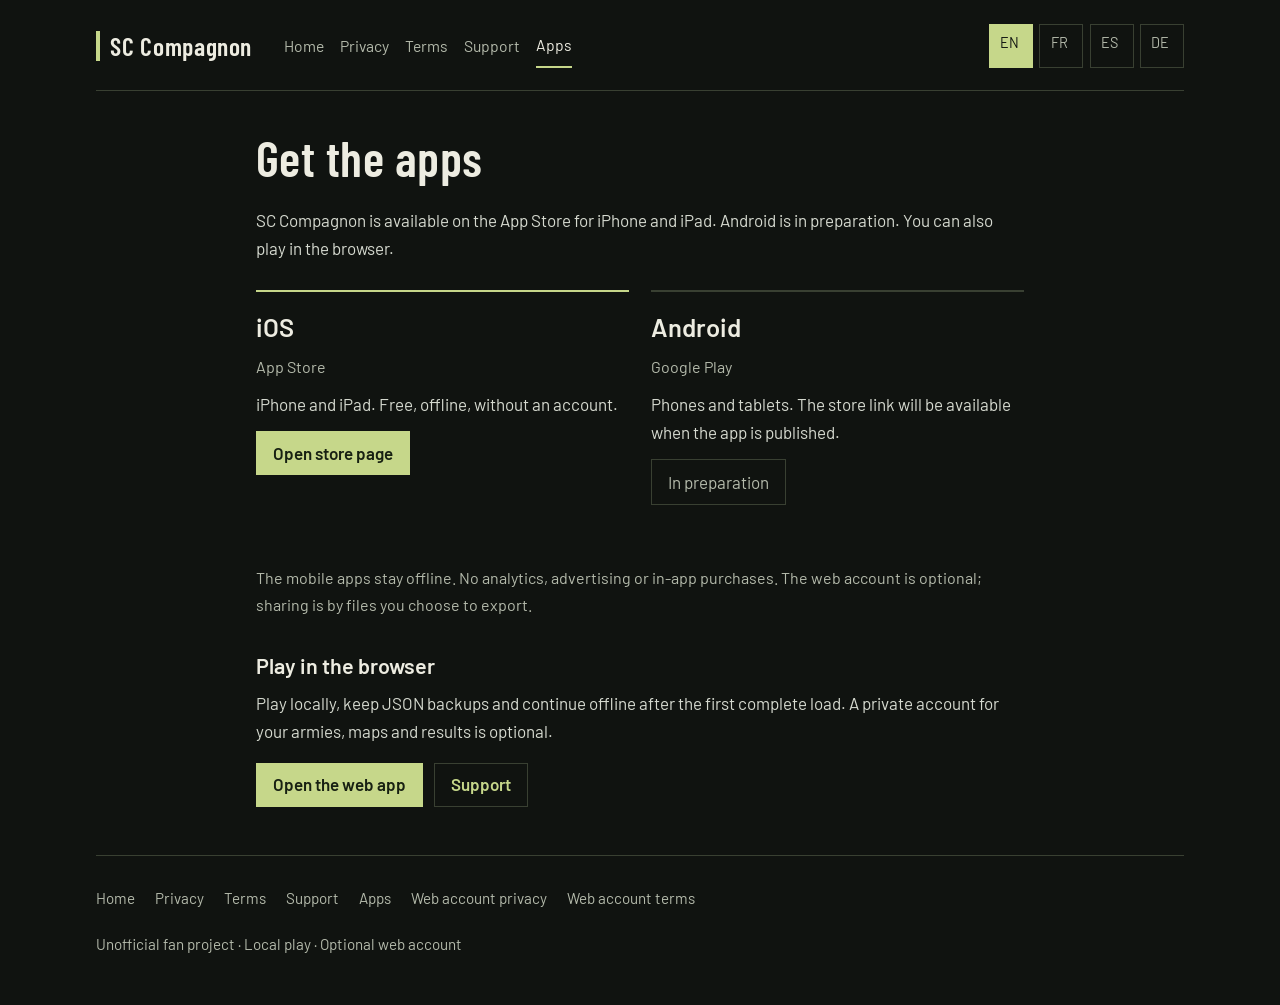
==== apps/index.html @ 8a9c1a75 "Site built from c9941b6" ====
<!doctype html>
<html lang="en">
<head>
  <meta charset="utf-8" />
  <meta http-equiv="Content-Security-Policy" content="default-src 'none'; script-src 'self'; style-src 'self'; img-src 'self' data:; font-src 'self'; connect-src 'none'; object-src 'none'; base-uri 'none'; form-action 'none'" />
  <meta name="viewport" content="width=device-width, initial-scale=1" />
  <meta name="color-scheme" content="dark" />
  <meta name="robots" content="index,follow" />
  <meta name="description" content="SC Compagnon — Get the apps" />
  <title>SC Compagnon — Get the apps</title>
  <link rel="canonical" href="https://sctmg-iacompagnon.com/apps/" />
  <link rel="alternate" hreflang="en" href="https://sctmg-iacompagnon.com/apps/?lang=en" />
  <link rel="alternate" hreflang="fr" href="https://sctmg-iacompagnon.com/apps/?lang=fr" />
  <link rel="alternate" hreflang="es" href="https://sctmg-iacompagnon.com/apps/?lang=es" />
  <link rel="alternate" hreflang="de" href="https://sctmg-iacompagnon.com/apps/?lang=de" />
  <meta property="og:type" content="website" />
  <meta property="og:site_name" content="SC Compagnon" />
  <meta property="og:title" content="SC Compagnon — Get the apps" />
  <meta property="og:url" content="https://sctmg-iacompagnon.com/apps/" />
  <link rel="icon" type="image/png" href="../sctmg-favicon-v8-32.png" />
  <link rel="apple-touch-icon" href="../sctmg-apple-touch-v8.png" />
  <link rel="stylesheet" href="../legal/site.css" />
  <script src="../legal/site.js" defer></script>
</head>
<body>
  <a class="skip" href="#content"><span lang="en" data-lang="en">Skip to content</span><span lang="fr" data-lang="fr" hidden>Aller au contenu</span><span lang="es" data-lang="es" hidden>Ir al contenido</span><span lang="de" data-lang="de" hidden>Zum Inhalt</span></a>
  <div class="wrap">
    <header class="top">
      <a class="brand" href="../" data-local-link>SC Compagnon</a>
      <nav class="nav" aria-label="Site navigation"><a href="../" data-local-link><span lang="en" data-lang="en">Home</span><span lang="fr" data-lang="fr" hidden>Accueil</span><span lang="es" data-lang="es" hidden>Inicio</span><span lang="de" data-lang="de" hidden>Start</span></a>
        <a href="../privacy/" data-local-link><span lang="en" data-lang="en">Privacy</span><span lang="fr" data-lang="fr" hidden>Confidentialité</span><span lang="es" data-lang="es" hidden>Privacidad</span><span lang="de" data-lang="de" hidden>Datenschutz</span></a>
        <a href="../terms/" data-local-link><span lang="en" data-lang="en">Terms</span><span lang="fr" data-lang="fr" hidden>Conditions</span><span lang="es" data-lang="es" hidden>Términos</span><span lang="de" data-lang="de" hidden>Bedingungen</span></a>
        <a href="../support/" data-local-link><span lang="en" data-lang="en">Support</span><span lang="fr" data-lang="fr" hidden>Support</span><span lang="es" data-lang="es" hidden>Ayuda</span><span lang="de" data-lang="de" hidden>Hilfe</span></a>
        <a href="../apps/" data-local-link aria-current="page"><span lang="en" data-lang="en">Apps</span><span lang="fr" data-lang="fr" hidden>Applis</span><span lang="es" data-lang="es" hidden>Apps</span><span lang="de" data-lang="de" hidden>Apps</span></a></nav>
      <nav class="langs" aria-label="Language"><a href="?lang=en" data-lang-link="en" lang="en" aria-label="English">EN</a><a href="?lang=fr" data-lang-link="fr" lang="fr" aria-label="Français">FR</a><a href="?lang=es" data-lang-link="es" lang="es" aria-label="Español">ES</a><a href="?lang=de" data-lang-link="de" lang="de" aria-label="Deutsch">DE</a></nav>
    </header>
    <main id="content">
      <div lang="en" data-lang="en" data-page-title="SC Compagnon — Get the apps" data-nav-label="Site navigation" data-language-label="Language" data-footer-label="Useful links"><h1>Get the apps</h1>
<p>SC Compagnon is available on the App Store for iPhone and iPad. Android is in preparation. You can also play in the browser.</p>
<div class="store-grid"><article class="store-card">
  <h2>iOS</h2>
  <p class="store-name">App Store</p>
  <p>iPhone and iPad. Free, offline, without an account.</p>
  <div class="badge-slot"><a class="badge-live" href="https://apps.apple.com/app/id6809428019" rel="noopener noreferrer" target="_blank">Open store page</a></div>
</article><article class="store-card">
  <h2>Android</h2>
  <p class="store-name">Google Play</p>
  <p>Phones and tablets. The store link will be available when the app is published.</p>
  <div class="badge-slot"><span class="badge-soon">In preparation</span></div>
</article></div>
<p class="muted">The mobile apps stay offline. No analytics, advertising or in-app purchases. The web account is optional; sharing is by files you choose to export.</p>
<h2>Play in the browser</h2>
<p>Play locally, keep JSON backups and continue offline after the first complete load. A private account for your armies, maps and results is optional.</p>
<div class="actions"><a href="../?lang=en" data-local-link>Open the web app</a>
<a class="secondary" href="../support/?lang=en" data-local-link>Support</a></div></div>
      <div lang="fr" data-lang="fr" data-page-title="SC Compagnon — Télécharger les applis" data-nav-label="Navigation du site" data-language-label="Langue" data-footer-label="Liens utiles" hidden><h1>Télécharger les applis</h1>
<p>SC Compagnon est disponible sur l'App Store pour iPhone et iPad. Android est en préparation. Vous pouvez aussi jouer dans le navigateur.</p>
<div class="store-grid"><article class="store-card">
  <h2>iOS</h2>
  <p class="store-name">App Store</p>
  <p>iPhone et iPad. Gratuit, hors ligne, sans compte.</p>
  <div class="badge-slot"><a class="badge-live" href="https://apps.apple.com/app/id6809428019" rel="noopener noreferrer" target="_blank">Ouvrir la fiche store</a></div>
</article><article class="store-card">
  <h2>Android</h2>
  <p class="store-name">Google Play</p>
  <p>Téléphones et tablettes. Le lien vers le store sera disponible à la publication de l'app.</p>
  <div class="badge-slot"><span class="badge-soon">En préparation</span></div>
</article></div>
<p class="muted">Les apps mobiles restent hors ligne. Sans mesure d'audience, publicité ni achats intégrés. Le compte web est facultatif ; le partage passe par les fichiers que vous choisissez d'exporter.</p>
<h2>Jouer dans le navigateur</h2>
<p>Jouez en local, gardez des sauvegardes JSON et continuez hors ligne après un premier chargement complet. Un compte privé pour vos armées, maps et résultats est facultatif.</p>
<div class="actions"><a href="../?lang=fr" data-local-link>Ouvrir l'app web</a>
<a class="secondary" href="../support/?lang=fr" data-local-link>Support</a></div></div>
      <div lang="es" data-lang="es" data-page-title="SC Compagnon — Descargar las apps" data-nav-label="Navegación del sitio" data-language-label="Idioma" data-footer-label="Enlaces útiles" hidden><h1>Descargar las apps</h1>
<p>SC Compagnon está disponible en el App Store para iPhone y iPad. Android está en preparación. También puede jugar en el navegador.</p>
<div class="store-grid"><article class="store-card">
  <h2>iOS</h2>
  <p class="store-name">App Store</p>
  <p>iPhone y iPad. Gratis, sin conexión y sin cuenta.</p>
  <div class="badge-slot"><a class="badge-live" href="https://apps.apple.com/app/id6809428019" rel="noopener noreferrer" target="_blank">Abrir la tienda</a></div>
</article><article class="store-card">
  <h2>Android</h2>
  <p class="store-name">Google Play</p>
  <p>Teléfonos y tabletas. El enlace a la tienda estará disponible cuando se publique la app.</p>
  <div class="badge-slot"><span class="badge-soon">En preparación</span></div>
</article></div>
<p class="muted">Las apps móviles siguen funcionando sin conexión. Sin analítica, publicidad ni compras dentro de la app. La cuenta web es opcional; el contenido se comparte mediante archivos que usted decide exportar.</p>
<h2>Jugar en el navegador</h2>
<p>Juegue localmente, conserve copias JSON y continúe sin conexión tras la primera carga completa. La cuenta privada para sus ejércitos, mapas y resultados es opcional.</p>
<div class="actions"><a href="../?lang=es" data-local-link>Abrir la app web</a>
<a class="secondary" href="../support/?lang=es" data-local-link>Ayuda</a></div></div>
      <div lang="de" data-lang="de" data-page-title="SC Compagnon — Apps herunterladen" data-nav-label="Seitennavigation" data-language-label="Sprache" data-footer-label="Nützliche Links" hidden><h1>Apps herunterladen</h1>
<p>SC Compagnon ist im App Store für iPhone und iPad verfügbar. Android wird vorbereitet. Sie können auch im Browser spielen.</p>
<div class="store-grid"><article class="store-card">
  <h2>iOS</h2>
  <p class="store-name">App Store</p>
  <p>iPhone und iPad. Kostenlos, offline und ohne Konto.</p>
  <div class="badge-slot"><a class="badge-live" href="https://apps.apple.com/app/id6809428019" rel="noopener noreferrer" target="_blank">Store-Seite öffnen</a></div>
</article><article class="store-card">
  <h2>Android</h2>
  <p class="store-name">Google Play</p>
  <p>Handys und Tablets. Der Store-Link wird verfügbar, sobald die App veröffentlicht ist.</p>
  <div class="badge-slot"><span class="badge-soon">In Vorbereitung</span></div>
</article></div>
<p class="muted">Die mobilen Apps bleiben offline. Keine Analyse, Werbung oder In-App-Käufe. Das Webkonto ist optional. Das Teilen erfolgt über Dateien, die Sie selbst exportieren.</p>
<h2>Im Browser spielen</h2>
<p>Spielen Sie lokal, sichern Sie Ihre Daten als JSON und spielen Sie nach dem ersten vollständigen Laden offline weiter. Ein privates Konto für Armeen, Karten und Ergebnisse ist optional.</p>
<div class="actions"><a href="../?lang=de" data-local-link>Web-App öffnen</a>
<a class="secondary" href="../support/?lang=de" data-local-link>Hilfe</a></div></div>
    </main>
    <footer class="foot">
      <nav class="foot-nav" aria-label="Useful links"><a href="../" data-local-link><span lang="en" data-lang="en">Home</span><span lang="fr" data-lang="fr" hidden>Accueil</span><span lang="es" data-lang="es" hidden>Inicio</span><span lang="de" data-lang="de" hidden>Start</span></a>
        <a href="../privacy/" data-local-link><span lang="en" data-lang="en">Privacy</span><span lang="fr" data-lang="fr" hidden>Confidentialité</span><span lang="es" data-lang="es" hidden>Privacidad</span><span lang="de" data-lang="de" hidden>Datenschutz</span></a>
        <a href="../terms/" data-local-link><span lang="en" data-lang="en">Terms</span><span lang="fr" data-lang="fr" hidden>Conditions</span><span lang="es" data-lang="es" hidden>Términos</span><span lang="de" data-lang="de" hidden>Bedingungen</span></a>
        <a href="../support/" data-local-link><span lang="en" data-lang="en">Support</span><span lang="fr" data-lang="fr" hidden>Support</span><span lang="es" data-lang="es" hidden>Ayuda</span><span lang="de" data-lang="de" hidden>Hilfe</span></a>
        <a href="../apps/" data-local-link><span lang="en" data-lang="en">Apps</span><span lang="fr" data-lang="fr" hidden>Applis</span><span lang="es" data-lang="es" hidden>Apps</span><span lang="de" data-lang="de" hidden>Apps</span></a>
        <a href="../privacy-account/" data-local-link><span lang="en" data-lang="en">Web account privacy</span><span lang="fr" data-lang="fr" hidden>Confidentialité du compte web</span><span lang="es" data-lang="es" hidden>Privacidad de la cuenta web</span><span lang="de" data-lang="de" hidden>Datenschutz Webkonto</span></a>
        <a href="../terms-account/" data-local-link><span lang="en" data-lang="en">Web account terms</span><span lang="fr" data-lang="fr" hidden>Conditions du compte web</span><span lang="es" data-lang="es" hidden>Términos de la cuenta web</span><span lang="de" data-lang="de" hidden>Bedingungen Webkonto</span></a></nav>
      <span lang="en" data-lang="en">Unofficial fan project · Local play · Optional web account</span><span lang="fr" data-lang="fr" hidden>Projet de fans non officiel · Jeu local · Compte web facultatif</span><span lang="es" data-lang="es" hidden>Proyecto de fans no oficial · Juego local · Cuenta web opcional</span><span lang="de" data-lang="de" hidden>Inoffizielles Fanprojekt · Lokales Spiel · Optionales Webkonto</span>
    </footer>
  </div>
</body>
</html>
---- legal/site.css ----
@font-face{font-family:Barlow;src:url('./barlow-regular.ttf') format('truetype');font-weight:400;font-style:normal;font-display:swap}
@font-face{font-family:Barlow;src:url('./barlow-semibold.ttf') format('truetype');font-weight:600 800;font-style:normal;font-display:swap}
@font-face{font-family:'Barlow Condensed';src:url('./barlow-condensed-semibold.ttf') format('truetype');font-weight:600;font-style:normal;font-display:swap}
:root{color-scheme:dark;--bg:#101310;--panel:#181c17;--ink:#edece1;--muted:#b4baab;--line:#394032;--accent:#c6d78a;--max:68rem}
*{box-sizing:border-box}html{scroll-behavior:smooth;scroll-padding-top:1rem}body{margin:0;min-height:100vh;background:var(--bg);color:var(--ink);font:1.0625rem/1.65 Barlow,system-ui,sans-serif;overflow-wrap:anywhere}a{color:var(--accent);text-underline-offset:.2em}a:hover{color:#e4efb5}a:focus-visible{outline:2px solid var(--accent);outline-offset:4px}button,a{-webkit-tap-highlight-color:transparent}[hidden]{display:none!important}
.wrap{width:min(calc(100% - 3rem),var(--max));margin:0 auto;padding:1.5rem 0 3rem}.top{display:flex;align-items:center;flex-wrap:wrap;gap:1.25rem 2rem;padding-bottom:1.4rem;border-bottom:1px solid var(--line);margin-bottom:2.5rem}.brand{font:600 1.6rem/1.1 'Barlow Condensed',Barlow,sans-serif;color:var(--ink);letter-spacing:.025em;text-decoration:none;white-space:nowrap}.brand::before{content:'';display:inline-block;width:4px;height:1.15em;margin-right:.65rem;vertical-align:bottom;background:var(--accent)}.nav{display:flex;align-items:center;flex-wrap:wrap;gap:.2rem 1rem;font-size:.98rem;flex:1}.nav a{display:inline-flex;align-items:center;min-height:44px;text-decoration:none;color:var(--muted)}.nav a[aria-current=page]{color:var(--ink);border-bottom:2px solid var(--accent)}.langs{display:flex;flex-wrap:wrap;gap:.4rem;margin-left:auto}.langs a{padding:.35rem .65rem;border:1px solid var(--line);min-height:44px;min-width:44px;justify-content:center;color:var(--muted);text-decoration:none;font-size:.9rem}.langs a[aria-current=true]{color:var(--bg);background:var(--accent);border-color:var(--accent)}
main{max-width:48rem;margin:0 auto}main h1{font:600 clamp(2rem,5vw,3.1rem)/1.05 'Barlow Condensed',Barlow,sans-serif;margin:0 0 1.4rem;letter-spacing:.01em}main h2{font:600 1.35rem/1.25 Barlow,sans-serif;margin:2.1rem 0 .65rem}main h3{font-size:1.1rem;margin:1.5rem 0 .5rem}main p{margin:.65rem 0;color:#d5d9cf}main strong{color:var(--ink)}main ul{margin:.6rem 0 1rem;padding-left:1.3rem}main li{margin:.4rem 0}main code{font: .92em ui-monospace,SFMono-Regular,Menlo,monospace;background:#242a20;padding:.12rem .3rem}
.faq{list-style:none;padding:0;margin:1rem 0}.faq li{padding:1rem 0;border-bottom:1px solid var(--line)}.faq strong{display:block;font-size:1.05rem;margin-bottom:.4rem}.faq span{color:#d5d9cf}.actions{display:flex;flex-wrap:wrap;gap:.7rem;margin:1.1rem 0}.actions a,.badge-live{display:inline-flex;align-items:center;justify-content:center;min-height:44px;padding:.65rem 1rem;border:1px solid var(--accent);background:var(--accent);color:#172012;font-weight:600;text-decoration:none;text-align:center;line-height:1.2}.actions a:hover,.badge-live:hover{background:#deebb2;color:#172012}.actions .secondary{background:transparent;color:var(--accent);border-color:var(--line)}.actions .secondary:hover{border-color:var(--accent)}.muted{color:var(--muted);font-size:1rem}.foot{margin:3rem auto 0;padding-top:1.3rem;border-top:1px solid var(--line);color:var(--muted);font-size:.95rem}.foot-nav{display:flex;flex-wrap:wrap;gap:.4rem 1.25rem;margin-bottom:.7rem}.foot-nav a{display:inline-flex;align-items:center;min-height:44px;color:var(--muted);text-decoration:none}
.store-grid{display:grid;grid-template-columns:repeat(2,minmax(0,1fr));gap:1.4rem;margin:1.75rem 0}.store-card{padding:1.2rem 0;border-top:2px solid var(--line);min-width:0}.store-card:first-child{border-top-color:var(--accent)}.store-card h2{margin:0 0 .5rem;font-size:1.6rem}.store-card .store-name{font-size:1rem;color:var(--muted)}.badge-slot{display:flex;align-items:center;min-height:44px;margin:.8rem 0}.badge-slot img{display:block;max-width:100%;height:40px;width:auto}.badge-soon{display:inline-flex;align-items:center;min-height:44px;padding:.5rem 1rem;border:1px solid var(--line);color:var(--muted)}.skip{position:absolute;left:1rem;top:-8rem;padding:.6rem 1rem;background:var(--accent);color:var(--bg);z-index:10}.skip:focus{top:1rem}
@media(max-width:700px){.wrap{width:calc(100% - 2rem);padding-top:1rem}.top{gap:1rem;margin-bottom:2rem}.brand{width:100%}.nav{gap:.1rem .9rem}.langs{margin-left:0;width:100%;padding-top:.5rem}.store-grid{grid-template-columns:1fr;gap:.5rem}main h1{font-size:2.4rem}.actions a{max-width:100%}}
@media(prefers-reduced-motion:reduce){html{scroll-behavior:auto}}
@media print{:root{color-scheme:light}body{background:white;color:black}.top,.foot,.actions,.skip{display:none}main p,main strong,main li,main a{color:black}main{max-width:none}.wrap{width:100%;padding:0}}
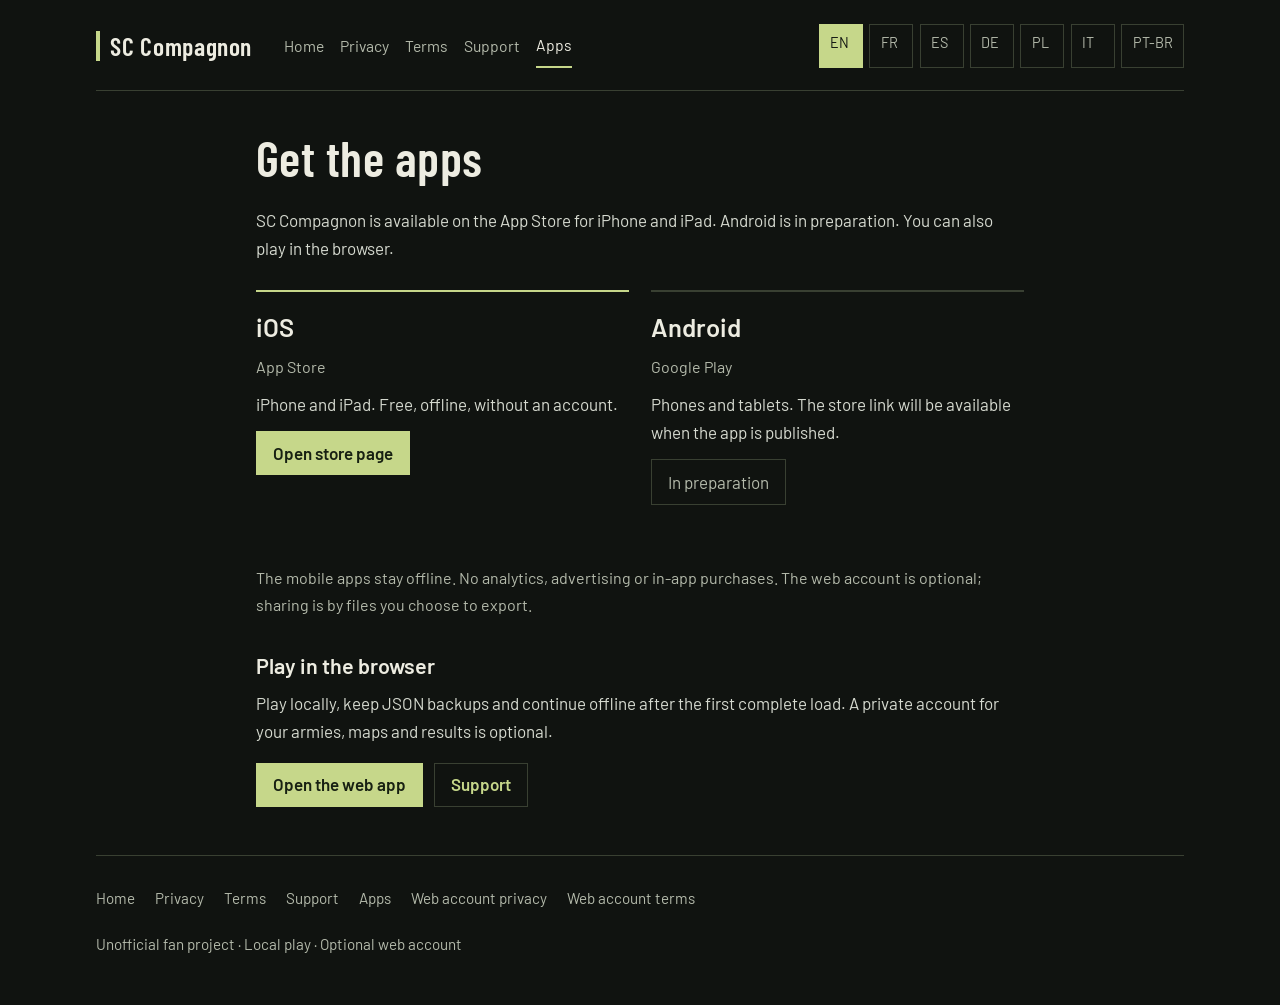
==== commit c741c03a: "Site built from 30664df" ====
--- a/apps/index.html
+++ b/apps/index.html
@@ -13,6 +13,9 @@
   <link rel="alternate" hreflang="fr" href="https://sctmg-iacompagnon.com/apps/?lang=fr" />
   <link rel="alternate" hreflang="es" href="https://sctmg-iacompagnon.com/apps/?lang=es" />
   <link rel="alternate" hreflang="de" href="https://sctmg-iacompagnon.com/apps/?lang=de" />
+  <link rel="alternate" hreflang="pl" href="https://sctmg-iacompagnon.com/apps/?lang=pl" />
+  <link rel="alternate" hreflang="it" href="https://sctmg-iacompagnon.com/apps/?lang=it" />
+  <link rel="alternate" hreflang="pt-BR" href="https://sctmg-iacompagnon.com/apps/?lang=pt-BR" />
   <meta property="og:type" content="website" />
   <meta property="og:site_name" content="SC Compagnon" />
   <meta property="og:title" content="SC Compagnon — Get the apps" />
@@ -23,16 +26,16 @@
   <script src="../legal/site.js" defer></script>
 </head>
 <body>
-  <a class="skip" href="#content"><span lang="en" data-lang="en">Skip to content</span><span lang="fr" data-lang="fr" hidden>Aller au contenu</span><span lang="es" data-lang="es" hidden>Ir al contenido</span><span lang="de" data-lang="de" hidden>Zum Inhalt</span></a>
+  <a class="skip" href="#content"><span lang="en" data-lang="en">Skip to content</span><span lang="fr" data-lang="fr" hidden>Aller au contenu</span><span lang="es" data-lang="es" hidden>Ir al contenido</span><span lang="de" data-lang="de" hidden>Zum Inhalt</span><span lang="pl" data-lang="pl" hidden>Przejdź do treści</span><span lang="it" data-lang="it" hidden>Vai al contenuto</span><span lang="pt-BR" data-lang="pt-BR" hidden>Ir para o conteúdo</span></a>
   <div class="wrap">
     <header class="top">
       <a class="brand" href="../" data-local-link>SC Compagnon</a>
-      <nav class="nav" aria-label="Site navigation"><a href="../" data-local-link><span lang="en" data-lang="en">Home</span><span lang="fr" data-lang="fr" hidden>Accueil</span><span lang="es" data-lang="es" hidden>Inicio</span><span lang="de" data-lang="de" hidden>Start</span></a>
-        <a href="../privacy/" data-local-link><span lang="en" data-lang="en">Privacy</span><span lang="fr" data-lang="fr" hidden>Confidentialité</span><span lang="es" data-lang="es" hidden>Privacidad</span><span lang="de" data-lang="de" hidden>Datenschutz</span></a>
-        <a href="../terms/" data-local-link><span lang="en" data-lang="en">Terms</span><span lang="fr" data-lang="fr" hidden>Conditions</span><span lang="es" data-lang="es" hidden>Términos</span><span lang="de" data-lang="de" hidden>Bedingungen</span></a>
-        <a href="../support/" data-local-link><span lang="en" data-lang="en">Support</span><span lang="fr" data-lang="fr" hidden>Support</span><span lang="es" data-lang="es" hidden>Ayuda</span><span lang="de" data-lang="de" hidden>Hilfe</span></a>
-        <a href="../apps/" data-local-link aria-current="page"><span lang="en" data-lang="en">Apps</span><span lang="fr" data-lang="fr" hidden>Applis</span><span lang="es" data-lang="es" hidden>Apps</span><span lang="de" data-lang="de" hidden>Apps</span></a></nav>
-      <nav class="langs" aria-label="Language"><a href="?lang=en" data-lang-link="en" lang="en" aria-label="English">EN</a><a href="?lang=fr" data-lang-link="fr" lang="fr" aria-label="Français">FR</a><a href="?lang=es" data-lang-link="es" lang="es" aria-label="Español">ES</a><a href="?lang=de" data-lang-link="de" lang="de" aria-label="Deutsch">DE</a></nav>
+      <nav class="nav" aria-label="Site navigation"><a href="../" data-local-link><span lang="en" data-lang="en">Home</span><span lang="fr" data-lang="fr" hidden>Accueil</span><span lang="es" data-lang="es" hidden>Inicio</span><span lang="de" data-lang="de" hidden>Start</span><span lang="pl" data-lang="pl" hidden>Start</span><span lang="it" data-lang="it" hidden>Home</span><span lang="pt-BR" data-lang="pt-BR" hidden>Início</span></a>
+        <a href="../privacy/" data-local-link><span lang="en" data-lang="en">Privacy</span><span lang="fr" data-lang="fr" hidden>Confidentialité</span><span lang="es" data-lang="es" hidden>Privacidad</span><span lang="de" data-lang="de" hidden>Datenschutz</span><span lang="pl" data-lang="pl" hidden>Prywatność</span><span lang="it" data-lang="it" hidden>Privacy</span><span lang="pt-BR" data-lang="pt-BR" hidden>Privacidade</span></a>
+        <a href="../terms/" data-local-link><span lang="en" data-lang="en">Terms</span><span lang="fr" data-lang="fr" hidden>Conditions</span><span lang="es" data-lang="es" hidden>Términos</span><span lang="de" data-lang="de" hidden>Bedingungen</span><span lang="pl" data-lang="pl" hidden>Warunki</span><span lang="it" data-lang="it" hidden>Condizioni</span><span lang="pt-BR" data-lang="pt-BR" hidden>Termos</span></a>
+        <a href="../support/" data-local-link><span lang="en" data-lang="en">Support</span><span lang="fr" data-lang="fr" hidden>Support</span><span lang="es" data-lang="es" hidden>Ayuda</span><span lang="de" data-lang="de" hidden>Hilfe</span><span lang="pl" data-lang="pl" hidden>Wsparcie</span><span lang="it" data-lang="it" hidden>Assistenza</span><span lang="pt-BR" data-lang="pt-BR" hidden>Suporte</span></a>
+        <a href="../apps/" data-local-link aria-current="page"><span lang="en" data-lang="en">Apps</span><span lang="fr" data-lang="fr" hidden>Applis</span><span lang="es" data-lang="es" hidden>Apps</span><span lang="de" data-lang="de" hidden>Apps</span><span lang="pl" data-lang="pl" hidden>Aplikacje</span><span lang="it" data-lang="it" hidden>App</span><span lang="pt-BR" data-lang="pt-BR" hidden>Apps</span></a></nav>
+      <nav class="langs" aria-label="Language"><a href="?lang=en" data-lang-link="en" lang="en" aria-label="English">EN</a><a href="?lang=fr" data-lang-link="fr" lang="fr" aria-label="Français">FR</a><a href="?lang=es" data-lang-link="es" lang="es" aria-label="Español">ES</a><a href="?lang=de" data-lang-link="de" lang="de" aria-label="Deutsch">DE</a><a href="?lang=pl" data-lang-link="pl" lang="pl" aria-label="Polski">PL</a><a href="?lang=it" data-lang-link="it" lang="it" aria-label="Italiano">IT</a><a href="?lang=pt-BR" data-lang-link="pt-BR" lang="pt-BR" aria-label="Português (Brasil)">PT-BR</a></nav>
     </header>
     <main id="content">
       <div lang="en" data-lang="en" data-page-title="SC Compagnon — Get the apps" data-nav-label="Site navigation" data-language-label="Language" data-footer-label="Useful links"><h1>Get the apps</h1>
@@ -107,16 +110,70 @@
 <p>Spielen Sie lokal, sichern Sie Ihre Daten als JSON und spielen Sie nach dem ersten vollständigen Laden offline weiter. Ein privates Konto für Armeen, Karten und Ergebnisse ist optional.</p>
 <div class="actions"><a href="../?lang=de" data-local-link>Web-App öffnen</a>
 <a class="secondary" href="../support/?lang=de" data-local-link>Hilfe</a></div></div>
+      <div lang="pl" data-lang="pl" data-page-title="SC Compagnon — Pobierz aplikacje" data-nav-label="Nawigacja po stronie" data-language-label="Język" data-footer-label="Przydatne linki" hidden><h1>Pobierz aplikacje</h1>
+<p>SC Compagnon jest dostępny w App Store na iPhone'a i iPada. Android jest w przygotowaniu. Możesz też grać w przeglądarce.</p>
+<div class="store-grid"><article class="store-card">
+  <h2>iOS</h2>
+  <p class="store-name">App Store</p>
+  <p>iPhone i iPad. Za darmo, offline, bez konta.</p>
+  <div class="badge-slot"><a class="badge-live" href="https://apps.apple.com/app/id6809428019" rel="noopener noreferrer" target="_blank">Otwórz stronę w sklepie</a></div>
+</article><article class="store-card">
+  <h2>Android</h2>
+  <p class="store-name">Google Play</p>
+  <p>Telefony i tablety. Link do sklepu pojawi się po opublikowaniu aplikacji.</p>
+  <div class="badge-slot"><span class="badge-soon">W przygotowaniu</span></div>
+</article></div>
+<p class="muted">Aplikacje mobilne działają offline. Bez analityki, reklam i zakupów w aplikacji. Konto internetowe jest opcjonalne; udostępnianie odbywa się przez pliki, które wybierasz do eksportu.</p>
+<h2>Graj w przeglądarce</h2>
+<p>Graj lokalnie, trzymaj kopie zapasowe JSON i kontynuuj offline po pierwszym pełnym załadowaniu. Prywatne konto na twoje armie, mapy i wyniki jest opcjonalne.</p>
+<div class="actions"><a href="../?lang=pl" data-local-link>Otwórz aplikację internetową</a>
+<a class="secondary" href="../support/?lang=pl" data-local-link>Wsparcie</a></div></div>
+      <div lang="it" data-lang="it" data-page-title="SC Compagnon — Scarica le app" data-nav-label="Navigazione del sito" data-language-label="Lingua" data-footer-label="Link utili" hidden><h1>Scarica le app</h1>
+<p>SC Compagnon è disponibile sull'App Store per iPhone e iPad. La versione Android è in preparazione. Puoi giocare anche nel browser.</p>
+<div class="store-grid"><article class="store-card">
+  <h2>iOS</h2>
+  <p class="store-name">App Store</p>
+  <p>iPhone e iPad. Gratis, offline, senza account.</p>
+  <div class="badge-slot"><a class="badge-live" href="https://apps.apple.com/app/id6809428019" rel="noopener noreferrer" target="_blank">Vedi l'app nello store</a></div>
+</article><article class="store-card">
+  <h2>Android</h2>
+  <p class="store-name">Google Play</p>
+  <p>Telefoni e tablet. Il link allo store sarà disponibile quando l'app verrà pubblicata.</p>
+  <div class="badge-slot"><span class="badge-soon">In preparazione</span></div>
+</article></div>
+<p class="muted">Le app mobili restano offline. Nessun monitoraggio dell'utilizzo, nessuna pubblicità e nessun acquisto in-app. L'account web è facoltativo; la condivisione avviene tramite i file che scegli di esportare.</p>
+<h2>Gioca nel browser</h2>
+<p>Gioca in locale, conserva copie di sicurezza in JSON e continua offline dopo il primo caricamento completo. L'account privato per eserciti, mappe e risultati è facoltativo.</p>
+<div class="actions"><a href="../?lang=it" data-local-link>Apri l'app web</a>
+<a class="secondary" href="../support/?lang=it" data-local-link>Assistenza</a></div></div>
+      <div lang="pt-BR" data-lang="pt-BR" data-page-title="SC Compagnon — Baixar os apps" data-nav-label="Navegação do site" data-language-label="Idioma" data-footer-label="Links úteis" hidden><h1>Baixar os apps</h1>
+<p>O SC Compagnon está disponível na App Store para iPhone e iPad. A versão para Android está em preparação. Também é possível jogar no navegador.</p>
+<div class="store-grid"><article class="store-card">
+  <h2>iOS</h2>
+  <p class="store-name">App Store</p>
+  <p>iPhone e iPad. Grátis, offline e sem conta.</p>
+  <div class="badge-slot"><a class="badge-live" href="https://apps.apple.com/app/id6809428019" rel="noopener noreferrer" target="_blank">Abrir a página da loja</a></div>
+</article><article class="store-card">
+  <h2>Android</h2>
+  <p class="store-name">Google Play</p>
+  <p>Celulares e tablets. O link da loja estará disponível quando o app for publicado.</p>
+  <div class="badge-slot"><span class="badge-soon">Em preparação</span></div>
+</article></div>
+<p class="muted">Os apps para celular continuam offline. Sem coleta de métricas de uso, publicidade ou compras no app. A conta web é opcional; o compartilhamento é feito por arquivos que você decide exportar.</p>
+<h2>Jogar no navegador</h2>
+<p>Jogue localmente, mantenha backups em JSON e continue offline após o primeiro carregamento completo. A conta privada para seus exércitos, mapas e resultados é opcional.</p>
+<div class="actions"><a href="../?lang=pt-BR" data-local-link>Abrir o app web</a>
+<a class="secondary" href="../support/?lang=pt-BR" data-local-link>Suporte</a></div></div>
     </main>
     <footer class="foot">
-      <nav class="foot-nav" aria-label="Useful links"><a href="../" data-local-link><span lang="en" data-lang="en">Home</span><span lang="fr" data-lang="fr" hidden>Accueil</span><span lang="es" data-lang="es" hidden>Inicio</span><span lang="de" data-lang="de" hidden>Start</span></a>
-        <a href="../privacy/" data-local-link><span lang="en" data-lang="en">Privacy</span><span lang="fr" data-lang="fr" hidden>Confidentialité</span><span lang="es" data-lang="es" hidden>Privacidad</span><span lang="de" data-lang="de" hidden>Datenschutz</span></a>
-        <a href="../terms/" data-local-link><span lang="en" data-lang="en">Terms</span><span lang="fr" data-lang="fr" hidden>Conditions</span><span lang="es" data-lang="es" hidden>Términos</span><span lang="de" data-lang="de" hidden>Bedingungen</span></a>
-        <a href="../support/" data-local-link><span lang="en" data-lang="en">Support</span><span lang="fr" data-lang="fr" hidden>Support</span><span lang="es" data-lang="es" hidden>Ayuda</span><span lang="de" data-lang="de" hidden>Hilfe</span></a>
-        <a href="../apps/" data-local-link><span lang="en" data-lang="en">Apps</span><span lang="fr" data-lang="fr" hidden>Applis</span><span lang="es" data-lang="es" hidden>Apps</span><span lang="de" data-lang="de" hidden>Apps</span></a>
-        <a href="../privacy-account/" data-local-link><span lang="en" data-lang="en">Web account privacy</span><span lang="fr" data-lang="fr" hidden>Confidentialité du compte web</span><span lang="es" data-lang="es" hidden>Privacidad de la cuenta web</span><span lang="de" data-lang="de" hidden>Datenschutz Webkonto</span></a>
-        <a href="../terms-account/" data-local-link><span lang="en" data-lang="en">Web account terms</span><span lang="fr" data-lang="fr" hidden>Conditions du compte web</span><span lang="es" data-lang="es" hidden>Términos de la cuenta web</span><span lang="de" data-lang="de" hidden>Bedingungen Webkonto</span></a></nav>
-      <span lang="en" data-lang="en">Unofficial fan project · Local play · Optional web account</span><span lang="fr" data-lang="fr" hidden>Projet de fans non officiel · Jeu local · Compte web facultatif</span><span lang="es" data-lang="es" hidden>Proyecto de fans no oficial · Juego local · Cuenta web opcional</span><span lang="de" data-lang="de" hidden>Inoffizielles Fanprojekt · Lokales Spiel · Optionales Webkonto</span>
+      <nav class="foot-nav" aria-label="Useful links"><a href="../" data-local-link><span lang="en" data-lang="en">Home</span><span lang="fr" data-lang="fr" hidden>Accueil</span><span lang="es" data-lang="es" hidden>Inicio</span><span lang="de" data-lang="de" hidden>Start</span><span lang="pl" data-lang="pl" hidden>Start</span><span lang="it" data-lang="it" hidden>Home</span><span lang="pt-BR" data-lang="pt-BR" hidden>Início</span></a>
+        <a href="../privacy/" data-local-link><span lang="en" data-lang="en">Privacy</span><span lang="fr" data-lang="fr" hidden>Confidentialité</span><span lang="es" data-lang="es" hidden>Privacidad</span><span lang="de" data-lang="de" hidden>Datenschutz</span><span lang="pl" data-lang="pl" hidden>Prywatność</span><span lang="it" data-lang="it" hidden>Privacy</span><span lang="pt-BR" data-lang="pt-BR" hidden>Privacidade</span></a>
+        <a href="../terms/" data-local-link><span lang="en" data-lang="en">Terms</span><span lang="fr" data-lang="fr" hidden>Conditions</span><span lang="es" data-lang="es" hidden>Términos</span><span lang="de" data-lang="de" hidden>Bedingungen</span><span lang="pl" data-lang="pl" hidden>Warunki</span><span lang="it" data-lang="it" hidden>Condizioni</span><span lang="pt-BR" data-lang="pt-BR" hidden>Termos</span></a>
+        <a href="../support/" data-local-link><span lang="en" data-lang="en">Support</span><span lang="fr" data-lang="fr" hidden>Support</span><span lang="es" data-lang="es" hidden>Ayuda</span><span lang="de" data-lang="de" hidden>Hilfe</span><span lang="pl" data-lang="pl" hidden>Wsparcie</span><span lang="it" data-lang="it" hidden>Assistenza</span><span lang="pt-BR" data-lang="pt-BR" hidden>Suporte</span></a>
+        <a href="../apps/" data-local-link><span lang="en" data-lang="en">Apps</span><span lang="fr" data-lang="fr" hidden>Applis</span><span lang="es" data-lang="es" hidden>Apps</span><span lang="de" data-lang="de" hidden>Apps</span><span lang="pl" data-lang="pl" hidden>Aplikacje</span><span lang="it" data-lang="it" hidden>App</span><span lang="pt-BR" data-lang="pt-BR" hidden>Apps</span></a>
+        <a href="../privacy-account/" data-local-link><span lang="en" data-lang="en">Web account privacy</span><span lang="fr" data-lang="fr" hidden>Confidentialité du compte web</span><span lang="es" data-lang="es" hidden>Privacidad de la cuenta web</span><span lang="de" data-lang="de" hidden>Datenschutz Webkonto</span><span lang="pl" data-lang="pl" hidden>Prywatność konta internetowego</span><span lang="it" data-lang="it" hidden>Privacy dell'account web</span><span lang="pt-BR" data-lang="pt-BR" hidden>Privacidade da conta web</span></a>
+        <a href="../terms-account/" data-local-link><span lang="en" data-lang="en">Web account terms</span><span lang="fr" data-lang="fr" hidden>Conditions du compte web</span><span lang="es" data-lang="es" hidden>Términos de la cuenta web</span><span lang="de" data-lang="de" hidden>Bedingungen Webkonto</span><span lang="pl" data-lang="pl" hidden>Warunki konta internetowego</span><span lang="it" data-lang="it" hidden>Condizioni account web</span><span lang="pt-BR" data-lang="pt-BR" hidden>Termos da conta web</span></a></nav>
+      <span lang="en" data-lang="en">Unofficial fan project · Local play · Optional web account</span><span lang="fr" data-lang="fr" hidden>Projet de fans non officiel · Jeu local · Compte web facultatif</span><span lang="es" data-lang="es" hidden>Proyecto de fans no oficial · Juego local · Cuenta web opcional</span><span lang="de" data-lang="de" hidden>Inoffizielles Fanprojekt · Lokales Spiel · Optionales Webkonto</span><span lang="pl" data-lang="pl" hidden>Nieoficjalny projekt fanowski · Gra lokalna · Opcjonalne konto internetowe</span><span lang="it" data-lang="it" hidden>Progetto amatoriale non ufficiale · Gioco in locale · Account web facoltativo</span><span lang="pt-BR" data-lang="pt-BR" hidden>Projeto de fãs não oficial · Jogo local · Conta web opcional</span>
     </footer>
   </div>
 </body>
